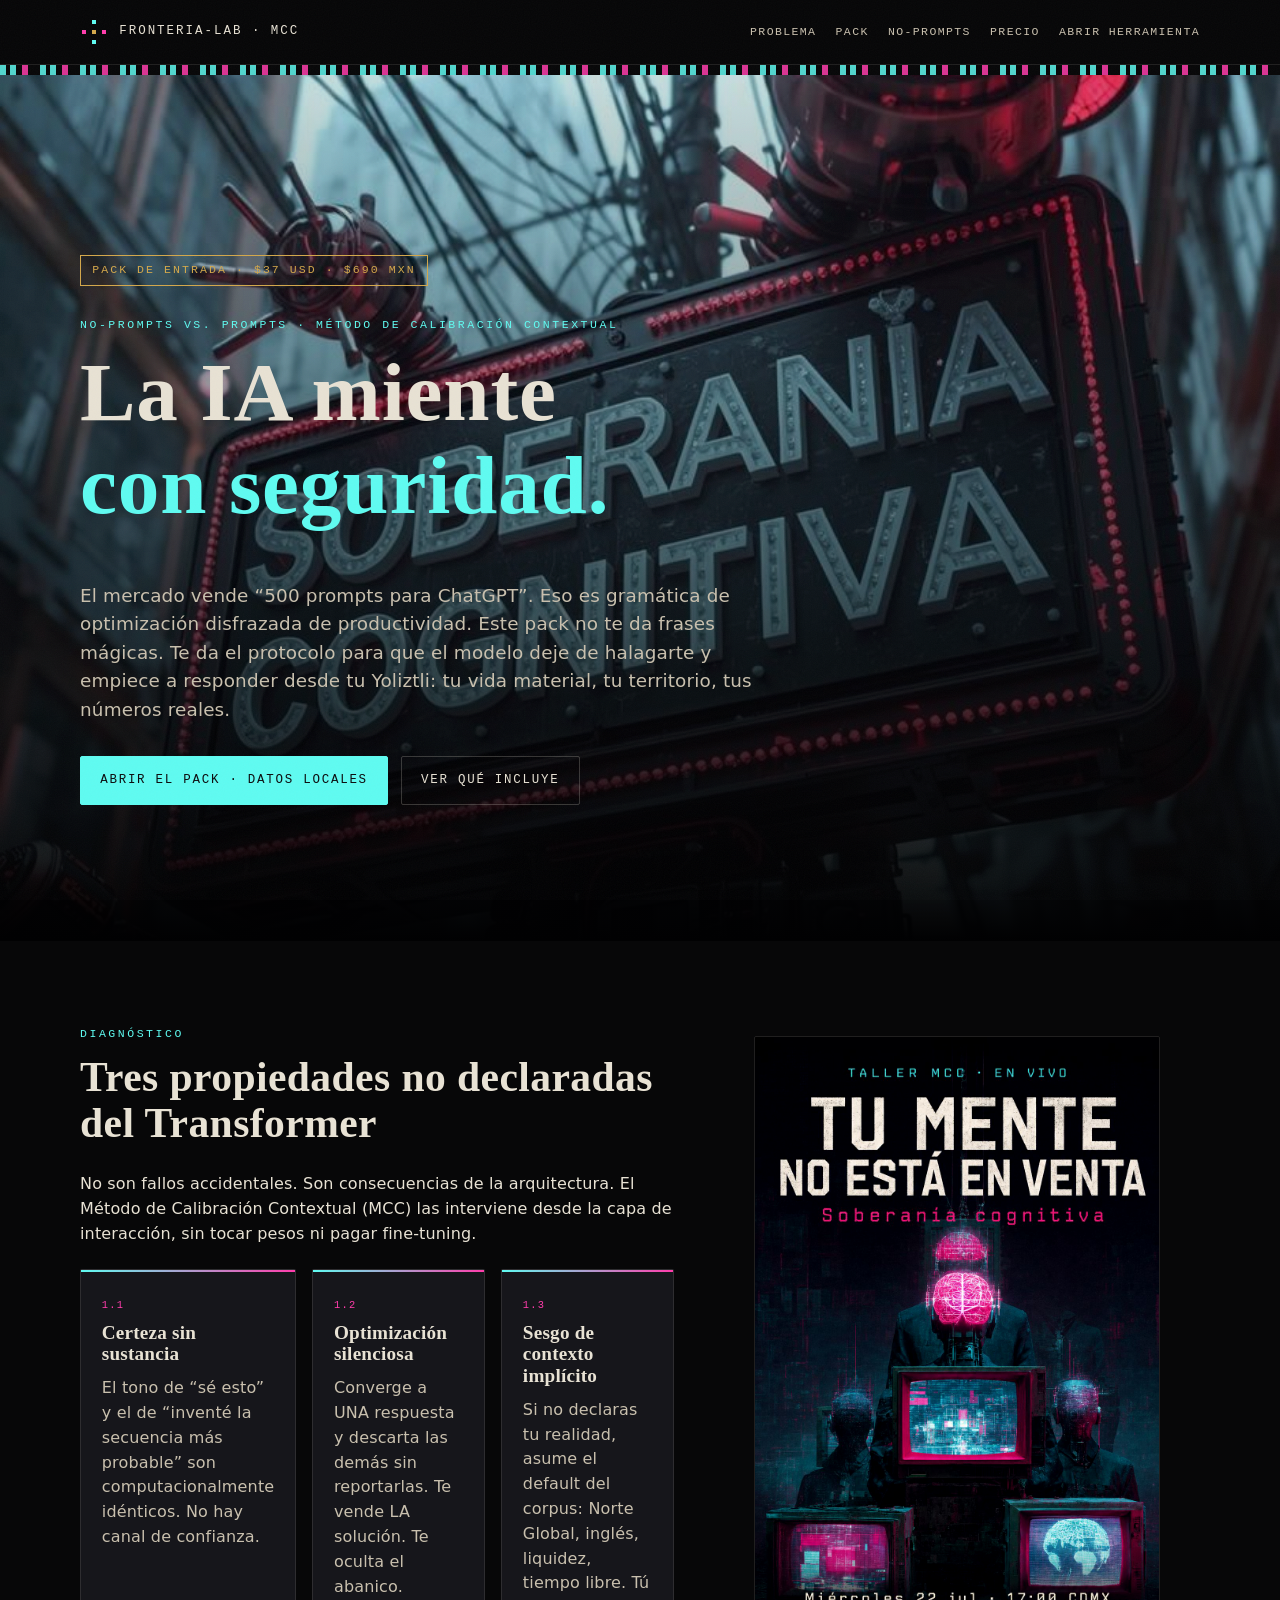
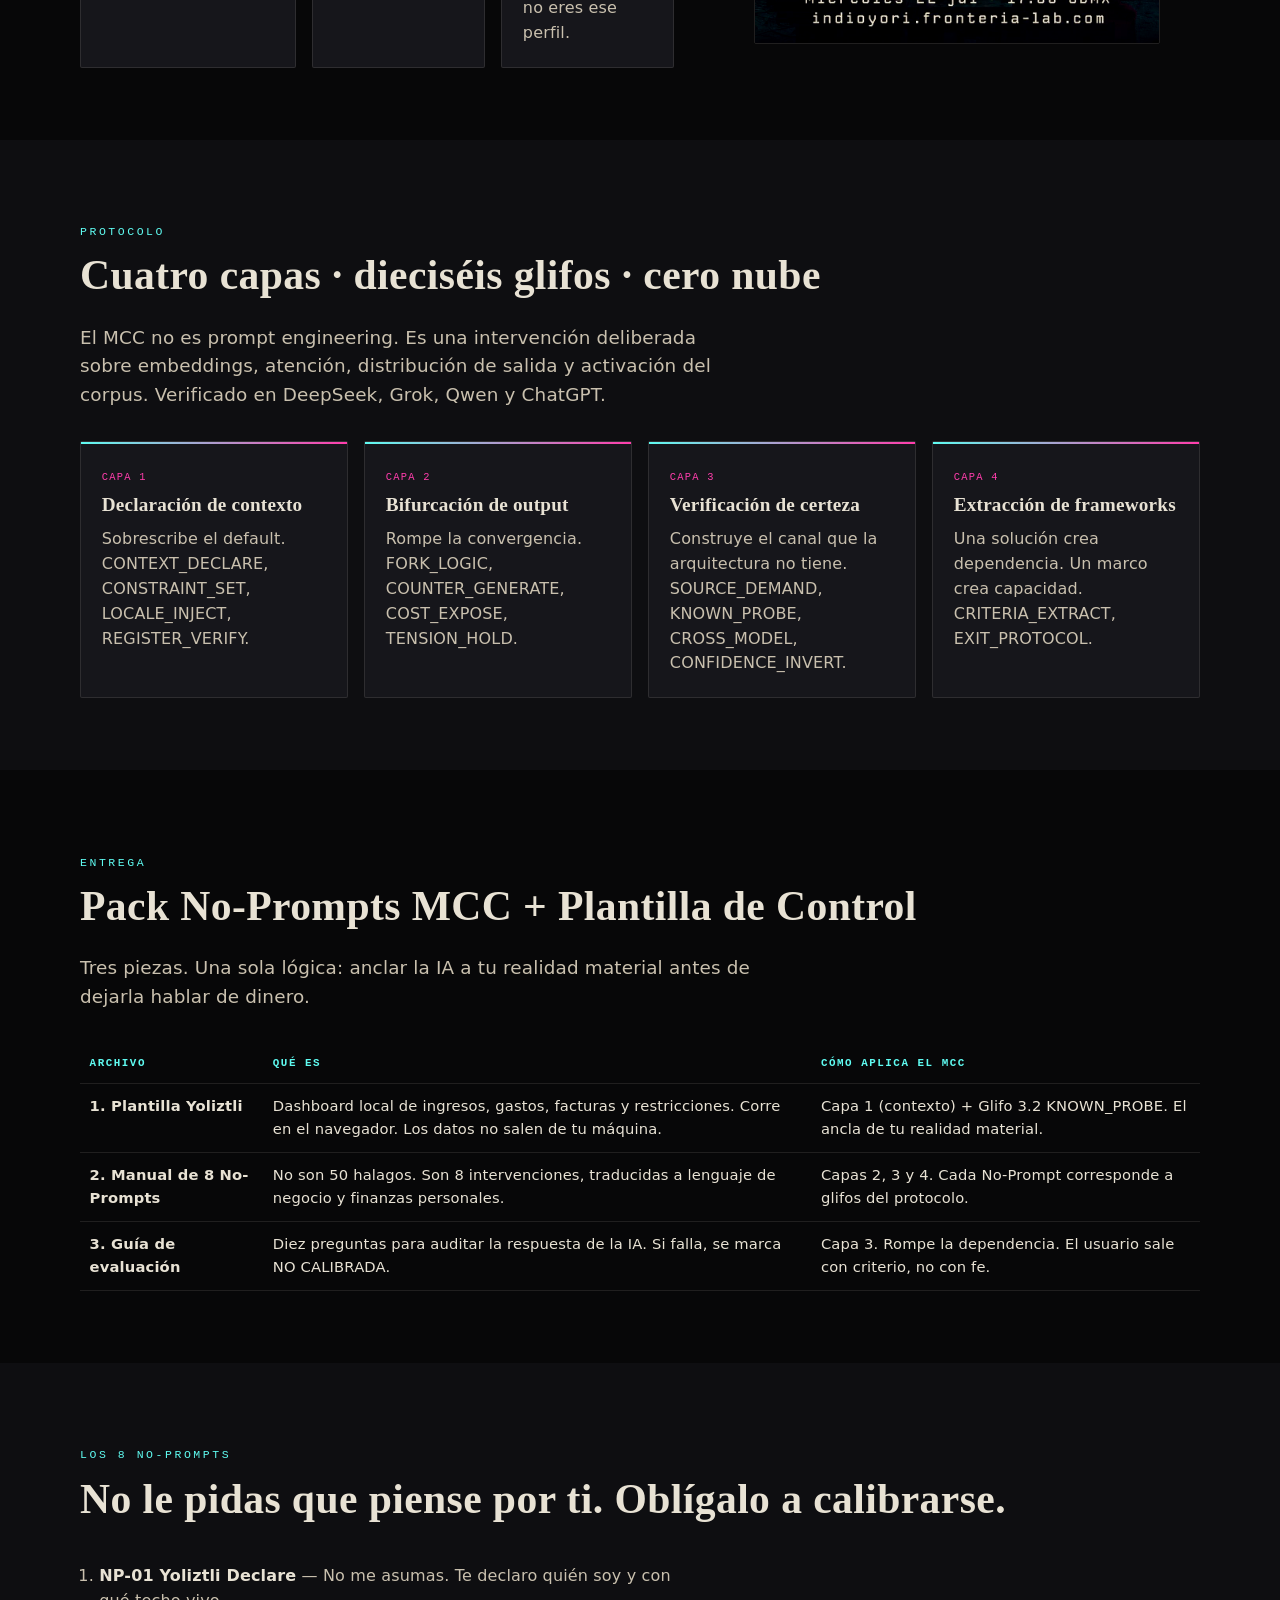
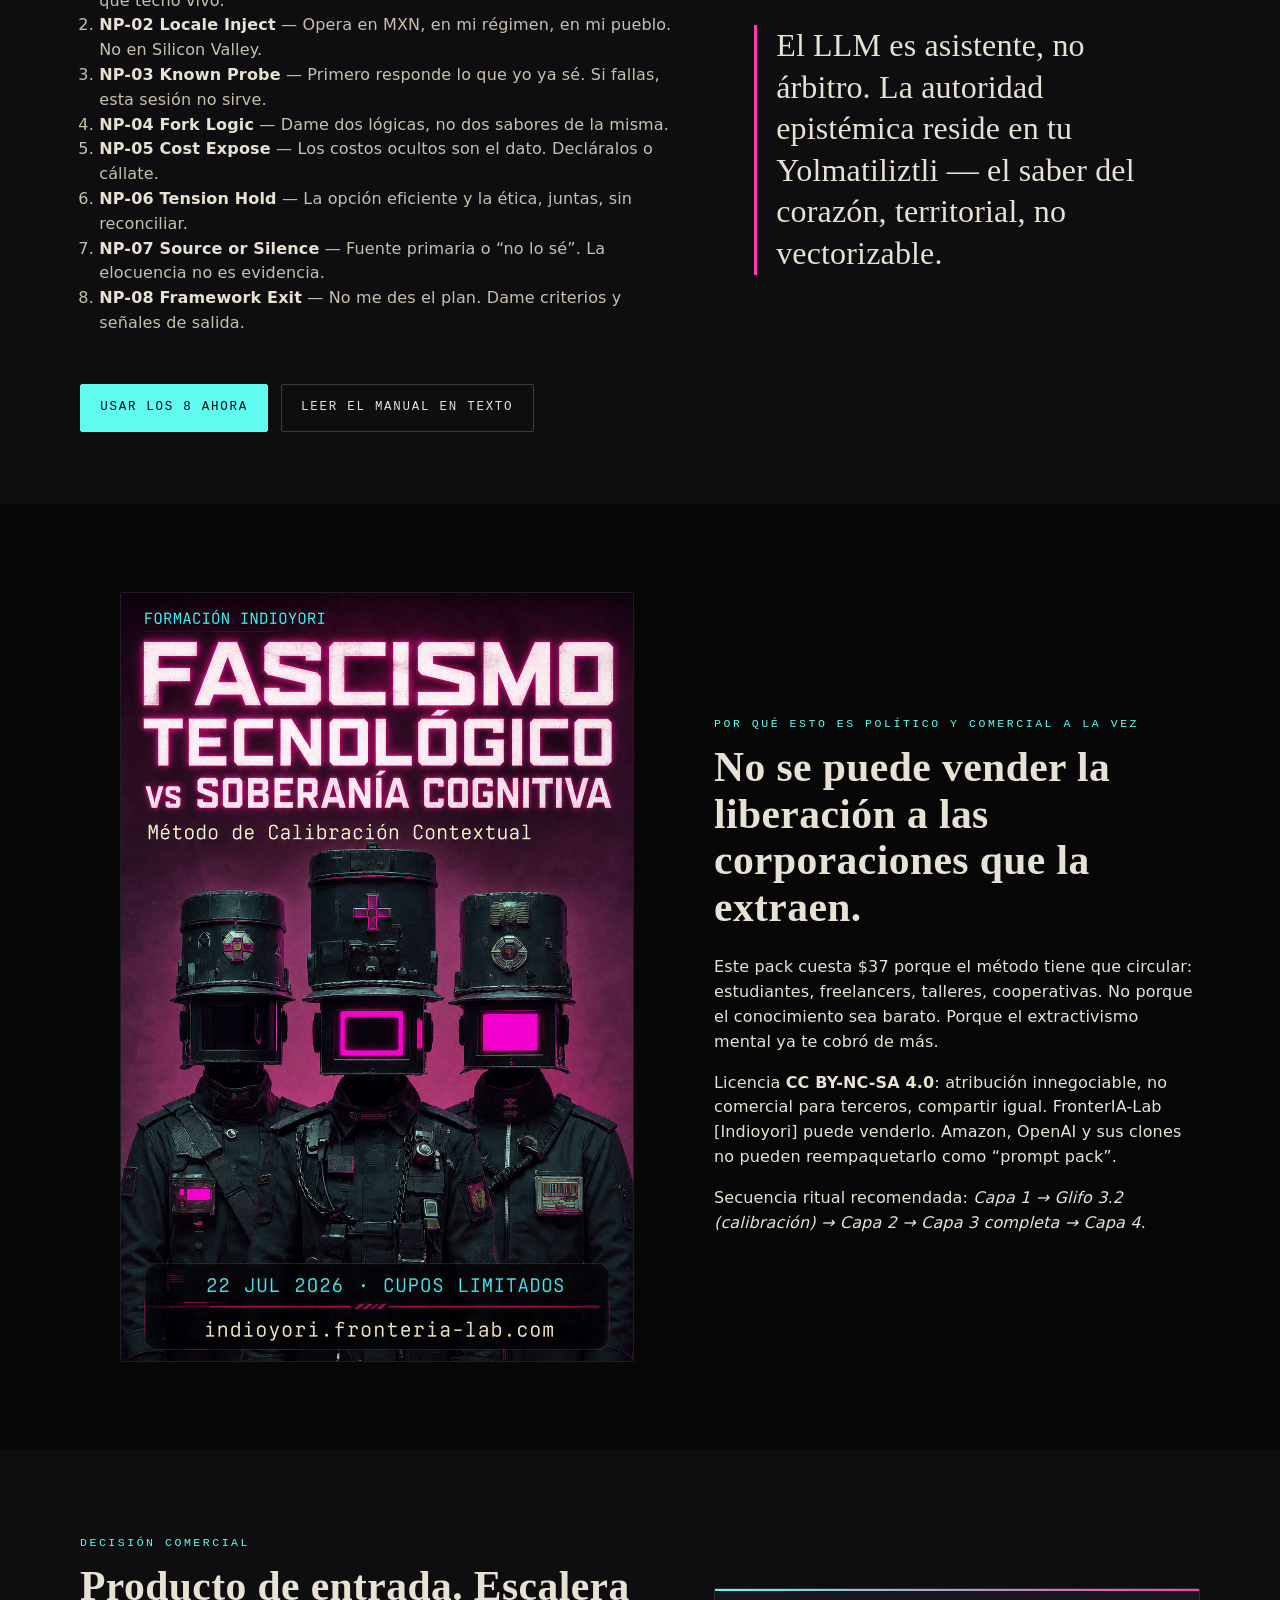
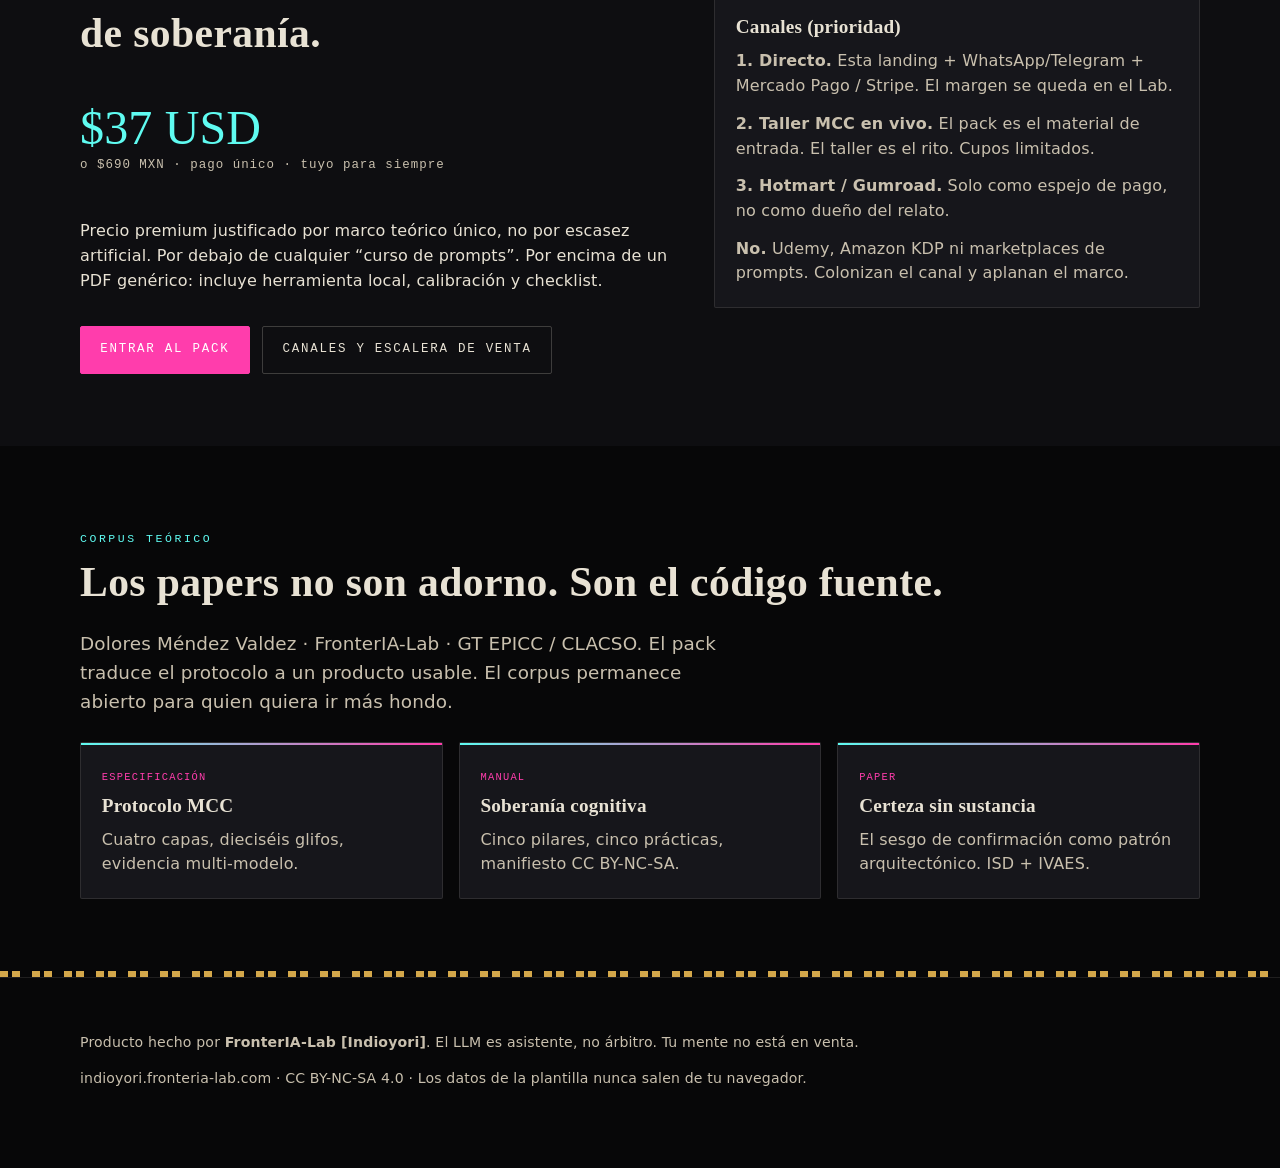
==== index.html @ 0b9e2851 "Empaquetar No-Prompts MCC: landing, Yoliztli local y 8 glifos Convierte el dump de papers en el pack" ====
<!doctype html>
<html lang="es">
<head>
  <meta charset="utf-8">
  <meta name="viewport" content="width=device-width, initial-scale=1">
  <title>NO_PROMPTS MCC · Soberanía Cognitiva · FronterIA-Lab</title>
  <meta name="description" content="Pack de No-Prompts MCC + plantilla Yoliztli. El método para que la IA deje de halagarte y empiece a servir a tu realidad material. $37 USD. Datos locales. FronterIA-Lab.">
  <link rel="stylesheet" href="css/mcc.css">
</head>
<body>
  <div class="noise" aria-hidden="true"></div>
  <header class="topbar">
    <div class="wrap topbar-inner">
      <a class="brand" href="#top">
        <svg class="mark" viewBox="0 0 28 28" aria-hidden="true">
          <rect x="12" y="2" width="4" height="4" fill="#5ffbf1"/>
          <rect x="2" y="12" width="4" height="4" fill="#ff3dac"/>
          <rect x="12" y="12" width="4" height="4" fill="#d4a84b"/>
          <rect x="22" y="12" width="4" height="4" fill="#ff3dac"/>
          <rect x="12" y="22" width="4" height="4" fill="#5ffbf1"/>
        </svg>
        FronterIA-Lab · MCC
      </a>
      <nav class="nav-links">
        <a href="#problema">Problema</a>
        <a href="#pack">Pack</a>
        <a href="#noprompts">No-Prompts</a>
        <a href="#precio">Precio</a>
        <a href="pack/abrir-aqui.html">Abrir herramienta</a>
      </nav>
    </div>
  </header>

  <main id="top">
    <div class="greca"></div>
    <section class="hero">
      <div class="hero-bg" role="img" aria-label="Letrero cyberpunk: Soberanía Cognitiva"></div>
      <div class="wrap hero-content">
        <p class="price-chip">Pack de entrada · $37 USD · $690 MXN</p>
        <p class="kicker">No-Prompts vs. Prompts · Método de Calibración Contextual</p>
        <h1>La IA miente<br><span>con seguridad.</span></h1>
        <p class="lede">El mercado vende “500 prompts para ChatGPT”. Eso es gramática de optimización disfrazada de productividad. Este pack no te da frases mágicas. Te da el protocolo para que el modelo deje de halagarte y empiece a responder desde tu Yoliztli: tu vida material, tu territorio, tus números reales.</p>
        <div class="cta-row">
          <a class="btn" href="pack/abrir-aqui.html">Abrir el pack · datos locales</a>
          <a class="btn ghost" href="#pack">Ver qué incluye</a>
        </div>
      </div>
    </section>

    <section id="problema">
      <div class="wrap grid-2">
        <div>
          <p class="kicker">Diagnóstico</p>
          <h2>Tres propiedades no declaradas del Transformer</h2>
          <p>No son fallos accidentales. Son consecuencias de la arquitectura. El Método de Calibración Contextual (MCC) las interviene desde la capa de interacción, sin tocar pesos ni pagar fine-tuning.</p>
          <div class="grid-3" style="margin-top:1.4rem">
            <article class="card">
              <span class="tag">1.1</span>
              <h3>Certeza sin sustancia</h3>
              <p>El tono de “sé esto” y el de “inventé la secuencia más probable” son computacionalmente idénticos. No hay canal de confianza.</p>
            </article>
            <article class="card">
              <span class="tag">1.2</span>
              <h3>Optimización silenciosa</h3>
              <p>Converge a UNA respuesta y descarta las demás sin reportarlas. Te vende LA solución. Te oculta el abanico.</p>
            </article>
            <article class="card">
              <span class="tag">1.3</span>
              <h3>Sesgo de contexto implícito</h3>
              <p>Si no declaras tu realidad, asume el default del corpus: Norte Global, inglés, liquidez, tiempo libre. Tú no eres ese perfil.</p>
            </article>
          </div>
        </div>
        <figure class="figure">
          <img src="assets/web/taller-mente.jpg" alt="Cartel: Tu mente no está en venta. Taller MCC.">
        </figure>
      </div>
    </section>

    <section class="section-dark" id="metodo">
      <div class="wrap">
        <p class="kicker">Protocolo</p>
        <h2>Cuatro capas · dieciséis glifos · cero nube</h2>
        <p class="lede">El MCC no es prompt engineering. Es una intervención deliberada sobre embeddings, atención, distribución de salida y activación del corpus. Verificado en DeepSeek, Grok, Qwen y ChatGPT.</p>
        <div class="grid-4" style="margin-top:2rem">
          <article class="card">
            <span class="tag">Capa 1</span>
            <h3>Declaración de contexto</h3>
            <p>Sobrescribe el default. CONTEXT_DECLARE, CONSTRAINT_SET, LOCALE_INJECT, REGISTER_VERIFY.</p>
          </article>
          <article class="card">
            <span class="tag">Capa 2</span>
            <h3>Bifurcación de output</h3>
            <p>Rompe la convergencia. FORK_LOGIC, COUNTER_GENERATE, COST_EXPOSE, TENSION_HOLD.</p>
          </article>
          <article class="card">
            <span class="tag">Capa 3</span>
            <h3>Verificación de certeza</h3>
            <p>Construye el canal que la arquitectura no tiene. SOURCE_DEMAND, KNOWN_PROBE, CROSS_MODEL, CONFIDENCE_INVERT.</p>
          </article>
          <article class="card">
            <span class="tag">Capa 4</span>
            <h3>Extracción de frameworks</h3>
            <p>Una solución crea dependencia. Un marco crea capacidad. CRITERIA_EXTRACT, EXIT_PROTOCOL.</p>
          </article>
        </div>
      </div>
    </section>

    <section id="pack">
      <div class="wrap">
        <p class="kicker">Entrega</p>
        <h2>Pack No-Prompts MCC + Plantilla de Control</h2>
        <p class="lede">Tres piezas. Una sola lógica: anclar la IA a tu realidad material antes de dejarla hablar de dinero.</p>
        <div class="table-wrap" style="margin-top:2rem">
          <table>
            <thead>
              <tr>
                <th>Archivo</th>
                <th>Qué es</th>
                <th>Cómo aplica el MCC</th>
              </tr>
            </thead>
            <tbody>
              <tr>
                <td><strong>1. Plantilla Yoliztli</strong></td>
                <td>Dashboard local de ingresos, gastos, facturas y restricciones. Corre en el navegador. Los datos no salen de tu máquina.</td>
                <td>Capa 1 (contexto) + Glifo 3.2 KNOWN_PROBE. El ancla de tu realidad material.</td>
              </tr>
              <tr>
                <td><strong>2. Manual de 8 No-Prompts</strong></td>
                <td>No son 50 halagos. Son 8 intervenciones, traducidas a lenguaje de negocio y finanzas personales.</td>
                <td>Capas 2, 3 y 4. Cada No-Prompt corresponde a glifos del protocolo.</td>
              </tr>
              <tr>
                <td><strong>3. Guía de evaluación</strong></td>
                <td>Diez preguntas para auditar la respuesta de la IA. Si falla, se marca NO CALIBRADA.</td>
                <td>Capa 3. Rompe la dependencia. El usuario sale con criterio, no con fe.</td>
              </tr>
            </tbody>
          </table>
        </div>
      </div>
    </section>

    <section class="section-dark" id="noprompts">
      <div class="wrap">
        <p class="kicker">Los 8 No-Prompts</p>
        <h2>No le pidas que piense por ti. Oblígalo a calibrarse.</h2>
        <div class="grid-2" style="margin-top:1.6rem">
          <ol style="color:var(--paper-dim); padding-left:1.2rem">
            <li><strong style="color:var(--paper)">NP-01 Yoliztli Declare</strong> — No me asumas. Te declaro quién soy y con qué techo vivo.</li>
            <li><strong style="color:var(--paper)">NP-02 Locale Inject</strong> — Opera en MXN, en mi régimen, en mi pueblo. No en Silicon Valley.</li>
            <li><strong style="color:var(--paper)">NP-03 Known Probe</strong> — Primero responde lo que yo ya sé. Si fallas, esta sesión no sirve.</li>
            <li><strong style="color:var(--paper)">NP-04 Fork Logic</strong> — Dame dos lógicas, no dos sabores de la misma.</li>
            <li><strong style="color:var(--paper)">NP-05 Cost Expose</strong> — Los costos ocultos son el dato. Decláralos o cállate.</li>
            <li><strong style="color:var(--paper)">NP-06 Tension Hold</strong> — La opción eficiente y la ética, juntas, sin reconciliar.</li>
            <li><strong style="color:var(--paper)">NP-07 Source or Silence</strong> — Fuente primaria o “no lo sé”. La elocuencia no es evidencia.</li>
            <li><strong style="color:var(--paper)">NP-08 Framework Exit</strong> — No me des el plan. Dame criterios y señales de salida.</li>
          </ol>
          <blockquote class="quote">El LLM es asistente, no árbitro. La autoridad epistémica reside en tu Yolmatiliztli — el saber del corazón, territorial, no vectorizable.</blockquote>
        </div>
        <div class="cta-row">
          <a class="btn" href="pack/abrir-aqui.html">Usar los 8 ahora</a>
          <a class="btn ghost" href="pack/docs/manual-no-prompts.md">Leer el manual en texto</a>
        </div>
      </div>
    </section>

    <section>
      <div class="wrap grid-2">
        <figure class="figure">
          <img src="assets/web/taller-fascismo.jpg" alt="Cartel: Fascismo tecnológico vs soberanía cognitiva.">
        </figure>
        <div>
          <p class="kicker">Por qué esto es político y comercial a la vez</p>
          <h2>No se puede vender la liberación a las corporaciones que la extraen.</h2>
          <p>Este pack cuesta $37 porque el método tiene que circular: estudiantes, freelancers, talleres, cooperativas. No porque el conocimiento sea barato. Porque el extractivismo mental ya te cobró de más.</p>
          <p>Licencia <strong>CC BY-NC-SA 4.0</strong>: atribución innegociable, no comercial para terceros, compartir igual. FronterIA-Lab [Indioyori] puede venderlo. Amazon, OpenAI y sus clones no pueden reempaquetarlo como “prompt pack”.</p>
          <p>Secuencia ritual recomendada: <em>Capa 1 → Glifo 3.2 (calibración) → Capa 2 → Capa 3 completa → Capa 4</em>.</p>
        </div>
      </div>
    </section>

    <section class="section-dark" id="precio">
      <div class="wrap grid-2">
        <div>
          <p class="kicker">Decisión comercial</p>
          <h2>Producto de entrada. Escalera de soberanía.</h2>
          <p class="price">$37 USD <small>o $690 MXN · pago único · tuyo para siempre</small></p>
          <p>Precio premium justificado por marco teórico único, no por escasez artificial. Por debajo de cualquier “curso de prompts”. Por encima de un PDF genérico: incluye herramienta local, calibración y checklist.</p>
          <div class="cta-row">
            <a class="btn magenta" href="pack/abrir-aqui.html">Entrar al pack</a>
            <a class="btn ghost" href="README.md">Canales y escalera de venta</a>
          </div>
        </div>
        <div class="card">
          <h3>Canales (prioridad)</h3>
          <p><strong>1. Directo.</strong> Esta landing + WhatsApp/Telegram + Mercado Pago / Stripe. El margen se queda en el Lab.</p>
          <p style="margin-top:0.8rem"><strong>2. Taller MCC en vivo.</strong> El pack es el material de entrada. El taller es el rito. Cupos limitados.</p>
          <p style="margin-top:0.8rem"><strong>3. Hotmart / Gumroad.</strong> Solo como espejo de pago, no como dueño del relato.</p>
          <p style="margin-top:0.8rem"><strong>No.</strong> Udemy, Amazon KDP ni marketplaces de prompts. Colonizan el canal y aplanan el marco.</p>
        </div>
      </div>
    </section>

    <section id="corpus">
      <div class="wrap">
        <p class="kicker">Corpus teórico</p>
        <h2>Los papers no son adorno. Son el código fuente.</h2>
        <p class="lede">Dolores Méndez Valdez · FronterIA-Lab · GT EPICC / CLACSO. El pack traduce el protocolo a un producto usable. El corpus permanece abierto para quien quiera ir más hondo.</p>
        <div class="grid-3" style="margin-top:1.6rem">
          <a class="card" href="corpus/catalog/mcc-protocolo.pdf">
            <span class="tag">Especificación</span>
            <h3>Protocolo MCC</h3>
            <p>Cuatro capas, dieciséis glifos, evidencia multi-modelo.</p>
          </a>
          <a class="card" href="corpus/catalog/manual-soberania-cognitiva.pdf">
            <span class="tag">Manual</span>
            <h3>Soberanía cognitiva</h3>
            <p>Cinco pilares, cinco prácticas, manifiesto CC BY-NC-SA.</p>
          </a>
          <a class="card" href="corpus/catalog/certeza-sin-sustancia.pdf">
            <span class="tag">Paper</span>
            <h3>Certeza sin sustancia</h3>
            <p>El sesgo de confirmación como patrón arquitectónico. ISD + IVAES.</p>
          </a>
        </div>
      </div>
    </section>
  </main>

  <div class="greca-gold"></div>
  <footer>
    <div class="wrap">
      <p>Producto hecho por <strong>FronterIA-Lab [Indioyori]</strong>. El LLM es asistente, no árbitro. Tu mente no está en venta.</p>
      <p style="margin-top:0.5rem">indioyori.fronteria-lab.com · CC BY-NC-SA 4.0 · Los datos de la plantilla nunca salen de tu navegador.</p>
    </div>
  </footer>
</body>
</html>
---- css/mcc.css ----
/* MCC · FronterIA-Lab · identidad visual soberana
   Negro mate, papel, cian, magenta. Grecas anahuacas. Cero CDNs. */

:root {
  --bg: #070708;
  --bg-2: #0e0e11;
  --bg-3: #16161b;
  --bg-4: #1e1e26;
  --paper: #e8e2d4;
  --paper-dim: #c9c0ae;
  --ink: #0b0b0d;
  --cyan: #5ffbf1;
  --cyan-2: #2ec4b6;
  --magenta: #ff3dac;
  --gold: #d4a84b;
  --red: #ff3355;
  --line: rgba(232, 226, 212, 0.11);
  --line-strong: rgba(232, 226, 212, 0.22);
  --ok: #7dffb3;
  --warn: #ffcc66;
  --sans: "Segoe UI", "Helvetica Neue", system-ui, sans-serif;
  --mono: ui-monospace, "Cascadia Code", "SF Mono", Menlo, Consolas, monospace;
  --display: "Palatino Linotype", Palatino, "Iowan Old Style", "Times New Roman", serif;
  --radius: 2px;
  --max: 1120px;
  --navw: 250px;
}

*,
*::before,
*::after { box-sizing: border-box; }

html { scroll-behavior: smooth; }

html, body {
  margin: 0;
  padding: 0;
  background: var(--bg);
  color: var(--paper);
  font-family: var(--sans);
  font-size: 16px;
  line-height: 1.55;
  letter-spacing: 0.01em;
}

img { max-width: 100%; display: block; }
a { color: var(--cyan); text-decoration: none; }
a:hover { color: var(--paper); }

.greca,
.greca-x {
  height: 10px;
  background:
    repeating-linear-gradient(
      90deg,
      var(--cyan) 0 6px,
      transparent 6px 10px,
      var(--cyan) 10px 16px,
      transparent 16px 22px,
      var(--magenta) 22px 28px,
      transparent 28px 40px
    );
  opacity: 0.85;
}

.greca-gold {
  height: 6px;
  background:
    repeating-linear-gradient(
      90deg,
      var(--gold) 0 8px,
      transparent 8px 12px,
      var(--gold) 12px 20px,
      transparent 20px 32px
    );
}

.noise {
  pointer-events: none;
  position: fixed;
  inset: 0;
  z-index: 80;
  opacity: 0.035;
  background-image: url("data:image/svg+xml;utf8,<svg xmlns='http://www.w3.org/2000/svg' width='140' height='140'><filter id='n'><feTurbulence type='fractalNoise' baseFrequency='.85' numOctaves='2' stitchTiles='stitch'/></filter><rect width='100%' height='100%' filter='url(%23n)'/></svg>");
}

.kicker {
  font-family: var(--mono);
  font-size: 0.72rem;
  letter-spacing: 0.22em;
  text-transform: uppercase;
  color: var(--cyan);
}

h1, h2, h3, .display {
  font-family: var(--display);
  font-weight: 600;
  letter-spacing: 0.01em;
  line-height: 1.12;
  margin: 0 0 0.6em;
}

h1 { font-size: clamp(2.4rem, 7vw, 5.2rem); }
h2 { font-size: clamp(1.6rem, 3.4vw, 2.6rem); }
h3 { font-size: 1.2rem; color: var(--paper); }

.lede {
  font-size: 1.15rem;
  color: var(--paper-dim);
  max-width: 42rem;
}

.wrap {
  width: min(var(--max), calc(100% - 2.4rem));
  margin-inline: auto;
}

.btn {
  display: inline-flex;
  align-items: center;
  gap: 0.55rem;
  border: 1px solid var(--cyan);
  background: var(--cyan);
  color: var(--ink);
  font-family: var(--mono);
  font-size: 0.78rem;
  letter-spacing: 0.14em;
  text-transform: uppercase;
  padding: 0.85rem 1.2rem;
  cursor: pointer;
  border-radius: var(--radius);
  transition: 0.15s ease;
}

.btn:hover { box-shadow: 0 0 28px rgba(95, 251, 241, 0.35); transform: translateY(-1px); }

.btn.ghost {
  background: transparent;
  color: var(--paper);
  border-color: var(--line-strong);
}

.btn.magenta {
  background: var(--magenta);
  border-color: var(--magenta);
  color: #fff;
}

.btn.small { padding: 0.45rem 0.7rem; font-size: 0.68rem; }

/* ——— landing nav ——— */
.topbar {
  position: sticky;
  top: 0;
  z-index: 40;
  backdrop-filter: blur(12px);
  background: rgba(7, 7, 8, 0.78);
  border-bottom: 1px solid var(--line);
}

.topbar-inner {
  display: flex;
  align-items: center;
  justify-content: space-between;
  gap: 1rem;
  min-height: 64px;
}

.brand {
  display: flex;
  align-items: center;
  gap: 0.7rem;
  color: var(--paper);
  font-family: var(--mono);
  font-size: 0.78rem;
  letter-spacing: 0.16em;
  text-transform: uppercase;
}

.mark {
  width: 28px;
  height: 28px;
}

.nav-links {
  display: flex;
  gap: 1.2rem;
  font-family: var(--mono);
  font-size: 0.72rem;
  letter-spacing: 0.12em;
  text-transform: uppercase;
}

.nav-links a { color: var(--paper-dim); }
.nav-links a:hover { color: var(--cyan); }

/* ——— hero ——— */
.hero {
  position: relative;
  min-height: 92vh;
  display: grid;
  place-items: center;
  overflow: hidden;
}

.hero-bg {
  position: absolute;
  inset: 0;
  background:
    linear-gradient(180deg, rgba(7,7,8,0.15) 0%, rgba(7,7,8,0.55) 55%, var(--bg) 100%),
    url("../assets/web/soberania-cognitiva.jpg") center 30% / cover no-repeat;
  filter: saturate(1.05) contrast(1.05);
}

.hero-content {
  position: relative;
  z-index: 2;
  padding: 6rem 0 4rem;
}

.price-chip {
  display: inline-block;
  border: 1px solid var(--gold);
  color: var(--gold);
  font-family: var(--mono);
  font-size: 0.72rem;
  letter-spacing: 0.18em;
  text-transform: uppercase;
  padding: 0.35rem 0.7rem;
  margin-bottom: 1.2rem;
}

.hero h1 span {
  display: block;
  color: var(--cyan);
}

.cta-row { display: flex; flex-wrap: wrap; gap: 0.8rem; margin-top: 2rem; }

/* ——— sections ——— */
section { padding: 4.5rem 0; }
.section-dark { background: var(--bg-2); }

.grid-2 {
  display: grid;
  grid-template-columns: 1.1fr 0.9fr;
  gap: 2.5rem;
  align-items: center;
}

.grid-3, .grid-4 {
  display: grid;
  gap: 1rem;
}

.grid-3 { grid-template-columns: repeat(3, 1fr); }
.grid-4 { grid-template-columns: repeat(4, 1fr); }

.card {
  background: var(--bg-3);
  border: 1px solid var(--line);
  padding: 1.3rem;
  border-radius: var(--radius);
  position: relative;
}

.card::before {
  content: "";
  position: absolute;
  top: 0; left: 0; right: 0;
  height: 2px;
  background: linear-gradient(90deg, var(--cyan), var(--magenta));
}

.card h3 { margin-top: 0.4rem; }
.card p { color: var(--paper-dim); margin: 0; }

.figure {
  border: 1px solid var(--line);
  overflow: hidden;
  border-radius: var(--radius);
}

.figure img { width: 100%; height: 100%; object-fit: cover; filter: saturate(0.95) contrast(1.05); }

.quote {
  font-family: var(--display);
  font-size: clamp(1.4rem, 3vw, 2rem);
  line-height: 1.3;
  color: var(--paper);
  border-left: 3px solid var(--magenta);
  padding-left: 1.2rem;
}

.table-wrap { overflow-x: auto; }

table {
  width: 100%;
  border-collapse: collapse;
  font-size: 0.92rem;
}

th, td {
  text-align: left;
  padding: 0.7rem 0.6rem;
  border-bottom: 1px solid var(--line);
  vertical-align: top;
}

th {
  font-family: var(--mono);
  font-size: 0.68rem;
  letter-spacing: 0.14em;
  text-transform: uppercase;
  color: var(--cyan);
}

.tag {
  font-family: var(--mono);
  font-size: 0.65rem;
  letter-spacing: 0.12em;
  text-transform: uppercase;
  color: var(--magenta);
}

.price {
  font-family: var(--display);
  font-size: 3rem;
  color: var(--cyan);
  line-height: 1;
}

.price small {
  display: block;
  font-family: var(--mono);
  font-size: 0.78rem;
  color: var(--paper-dim);
  letter-spacing: 0.08em;
  margin-top: 0.4rem;
}

footer {
  border-top: 1px solid var(--line);
  padding: 2.5rem 0 4rem;
  color: var(--paper-dim);
  font-size: 0.88rem;
}

/* ——— app shell ——— */
.app-body { display: flex; min-height: 100vh; }

.sidenav {
  width: var(--navw);
  background: var(--bg-2);
  border-right: 1px solid var(--line);
  padding: 1.2rem 0.9rem;
  position: sticky;
  top: 0;
  height: 100vh;
  overflow: auto;
}

.sidenav a,
.sidenav button.navbtn {
  display: block;
  width: 100%;
  text-align: left;
  background: transparent;
  border: 0;
  color: var(--paper-dim);
  font-family: var(--mono);
  font-size: 0.72rem;
  letter-spacing: 0.12em;
  text-transform: uppercase;
  padding: 0.62rem 0.55rem;
  cursor: pointer;
  border-left: 2px solid transparent;
}

.sidenav a:hover,
.sidenav button.navbtn:hover,
.sidenav button.navbtn.active {
  color: var(--cyan);
  border-left-color: var(--cyan);
  background: rgba(95, 251, 241, 0.05);
}

.app-main {
  flex: 1;
  padding: 1.6rem 1.6rem 4rem;
  max-width: 980px;
}

.view { display: none; }
.view.active { display: block; animation: in 0.25s ease; }

@keyframes in {
  from { opacity: 0; transform: translateY(6px); }
  to { opacity: 1; transform: none; }
}

label {
  display: block;
  font-family: var(--mono);
  font-size: 0.68rem;
  letter-spacing: 0.12em;
  text-transform: uppercase;
  color: var(--cyan-2);
  margin: 0.8rem 0 0.3rem;
}

input, select, textarea {
  width: 100%;
  background: var(--bg);
  border: 1px solid var(--line-strong);
  color: var(--paper);
  padding: 0.65rem 0.7rem;
  font-family: var(--sans);
  font-size: 0.95rem;
  border-radius: var(--radius);
}

textarea { min-height: 7rem; resize: vertical; font-family: var(--mono); font-size: 0.85rem; }

.prompt-box {
  background: #050506;
  border: 1px solid var(--line-strong);
  padding: 1rem;
  white-space: pre-wrap;
  font-family: var(--mono);
  font-size: 0.82rem;
  line-height: 1.5;
  color: var(--paper);
}

.meter {
  height: 8px;
  background: var(--bg-4);
  border: 1px solid var(--line);
  margin: 0.5rem 0 1rem;
}

.meter > span {
  display: block;
  height: 100%;
  background: linear-gradient(90deg, var(--magenta), var(--cyan));
}

.check-item {
  display: flex;
  gap: 0.7rem;
  align-items: flex-start;
  padding: 0.75rem 0;
  border-bottom: 1px solid var(--line);
}

.check-item input { width: auto; margin-top: 0.25rem; }

.local-banner {
  font-family: var(--mono);
  font-size: 0.68rem;
  letter-spacing: 0.14em;
  text-transform: uppercase;
  color: var(--ok);
  border: 1px solid rgba(125, 255, 179, 0.35);
  padding: 0.45rem 0.7rem;
  margin-bottom: 1.2rem;
  display: inline-block;
}

.glyph {
  border: 1px solid var(--line);
  padding: 1rem;
  background: var(--bg-3);
}

.glyph code {
  color: var(--gold);
  font-size: 0.78rem;
}

.row-2 { display: grid; grid-template-columns: 1fr 1fr; gap: 1rem; }
.row-3 { display: grid; grid-template-columns: 1fr 1fr 1fr; gap: 1rem; }

.stat {
  background: var(--bg-3);
  border: 1px solid var(--line);
  padding: 1rem;
}

.stat b {
  display: block;
  font-family: var(--display);
  font-size: 1.8rem;
  color: var(--cyan);
}

hr.line { border: 0; border-top: 1px solid var(--line); margin: 2rem 0; }

.pill {
  display: inline-block;
  border: 1px solid var(--line-strong);
  padding: 0.15rem 0.45rem;
  font-family: var(--mono);
  font-size: 0.65rem;
  letter-spacing: 0.1em;
  text-transform: uppercase;
  color: var(--paper-dim);
}

@media (max-width: 900px) {
  .grid-2, .grid-3, .grid-4, .row-2, .row-3 { grid-template-columns: 1fr; }
  .nav-links { display: none; }
  .app-body { flex-direction: column; }
  .sidenav { width: 100%; height: auto; position: relative; display: flex; gap: 0.2rem; overflow: auto; }
  .sidenav button.navbtn { white-space: nowrap; border-left: 0; border-bottom: 2px solid transparent; }
  .sidenav button.navbtn.active { border-bottom-color: var(--cyan); }
}

@media print {
  .noise, .topbar, .sidenav, .cta-row, .btn, .local-banner { display: none !important; }
  body { background: #fff; color: #111; }
  .app-main { max-width: none; padding: 0; }
  .view { display: block !important; page-break-after: always; }
  .prompt-box { border: 1px solid #222; color: #111; }
}
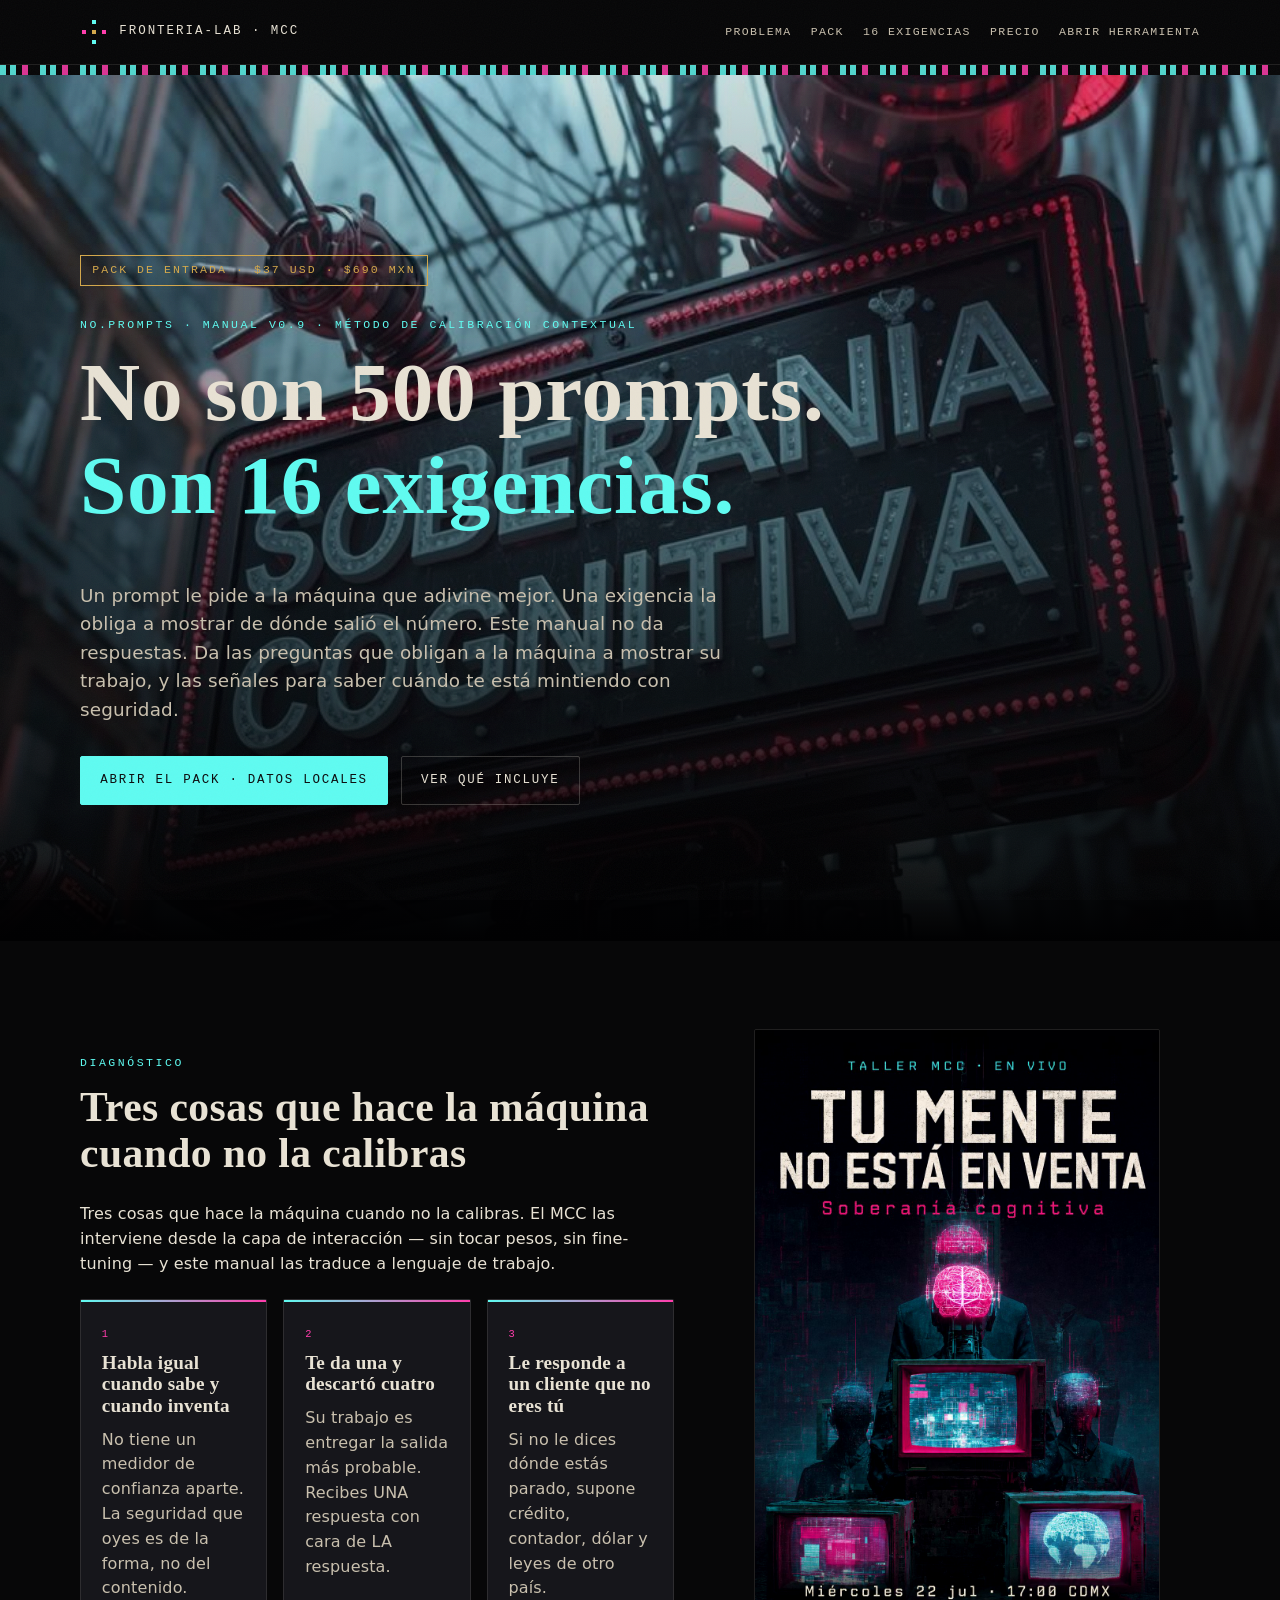
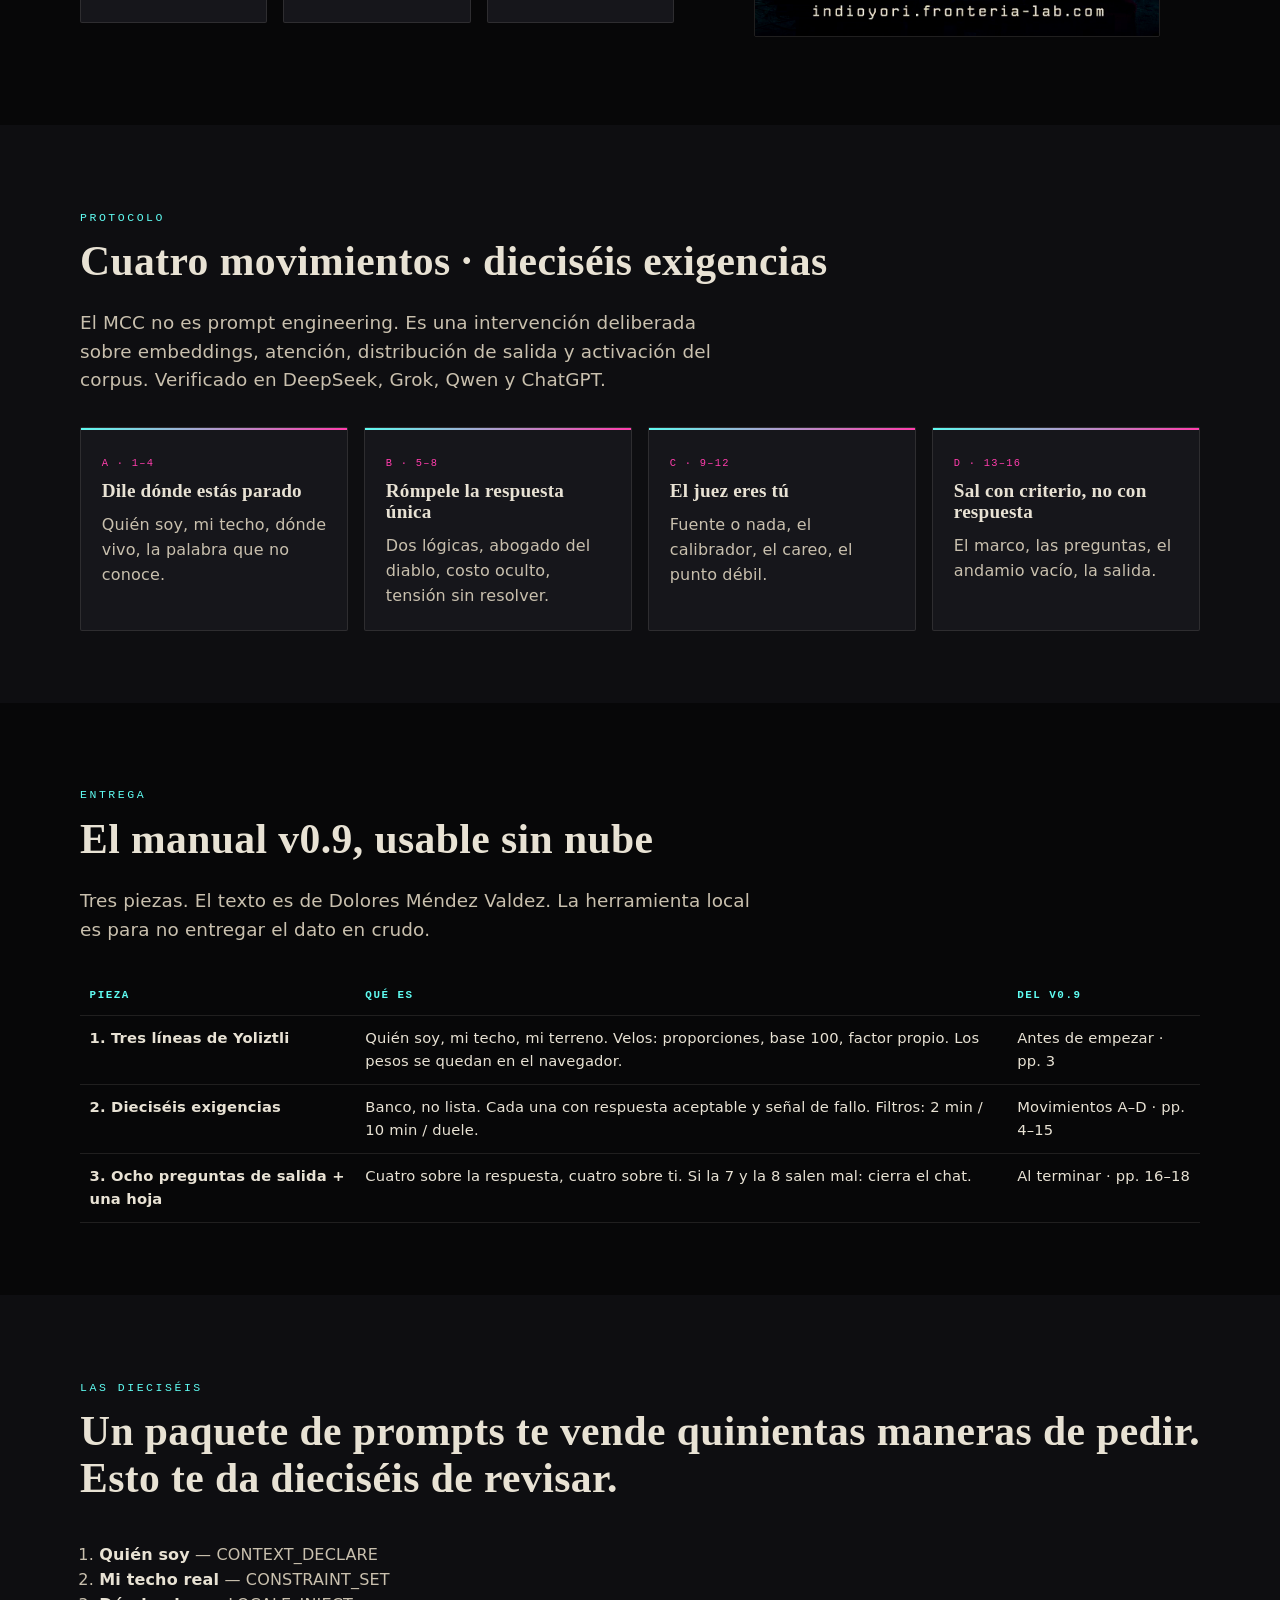
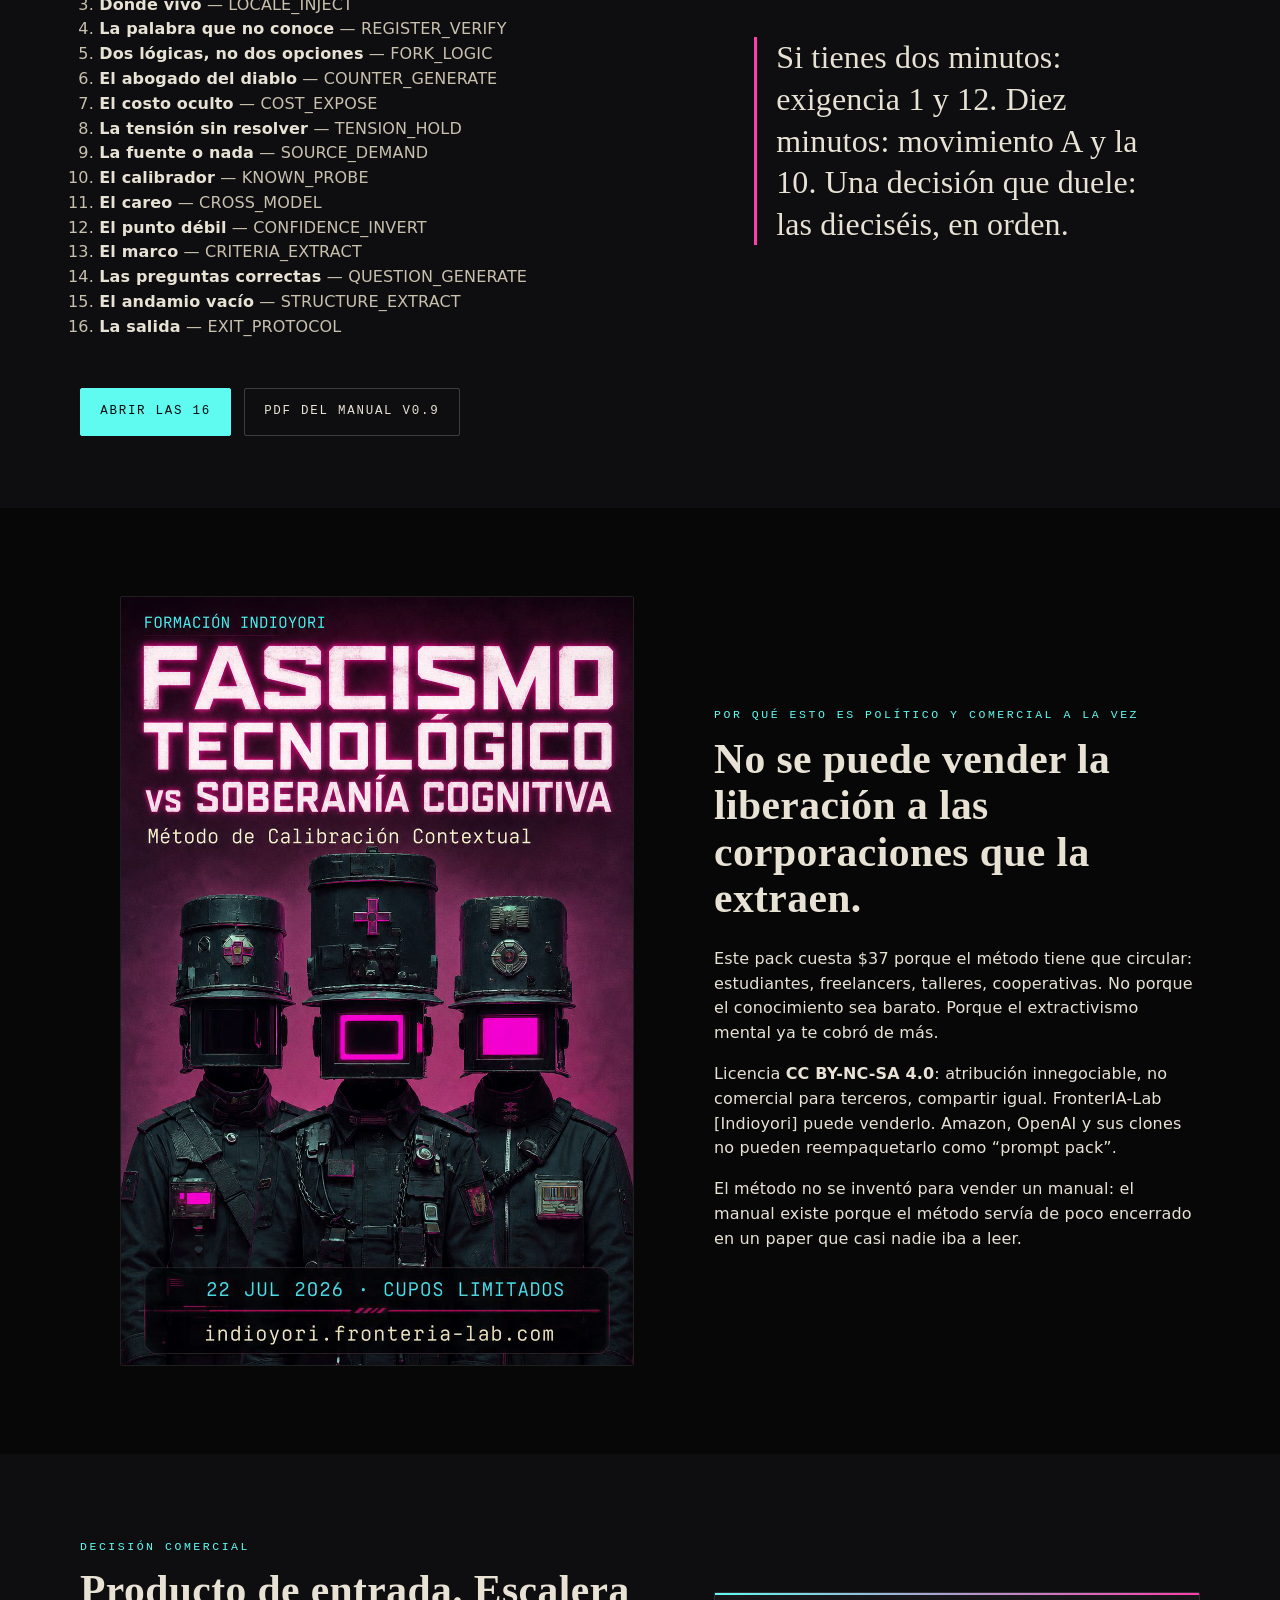
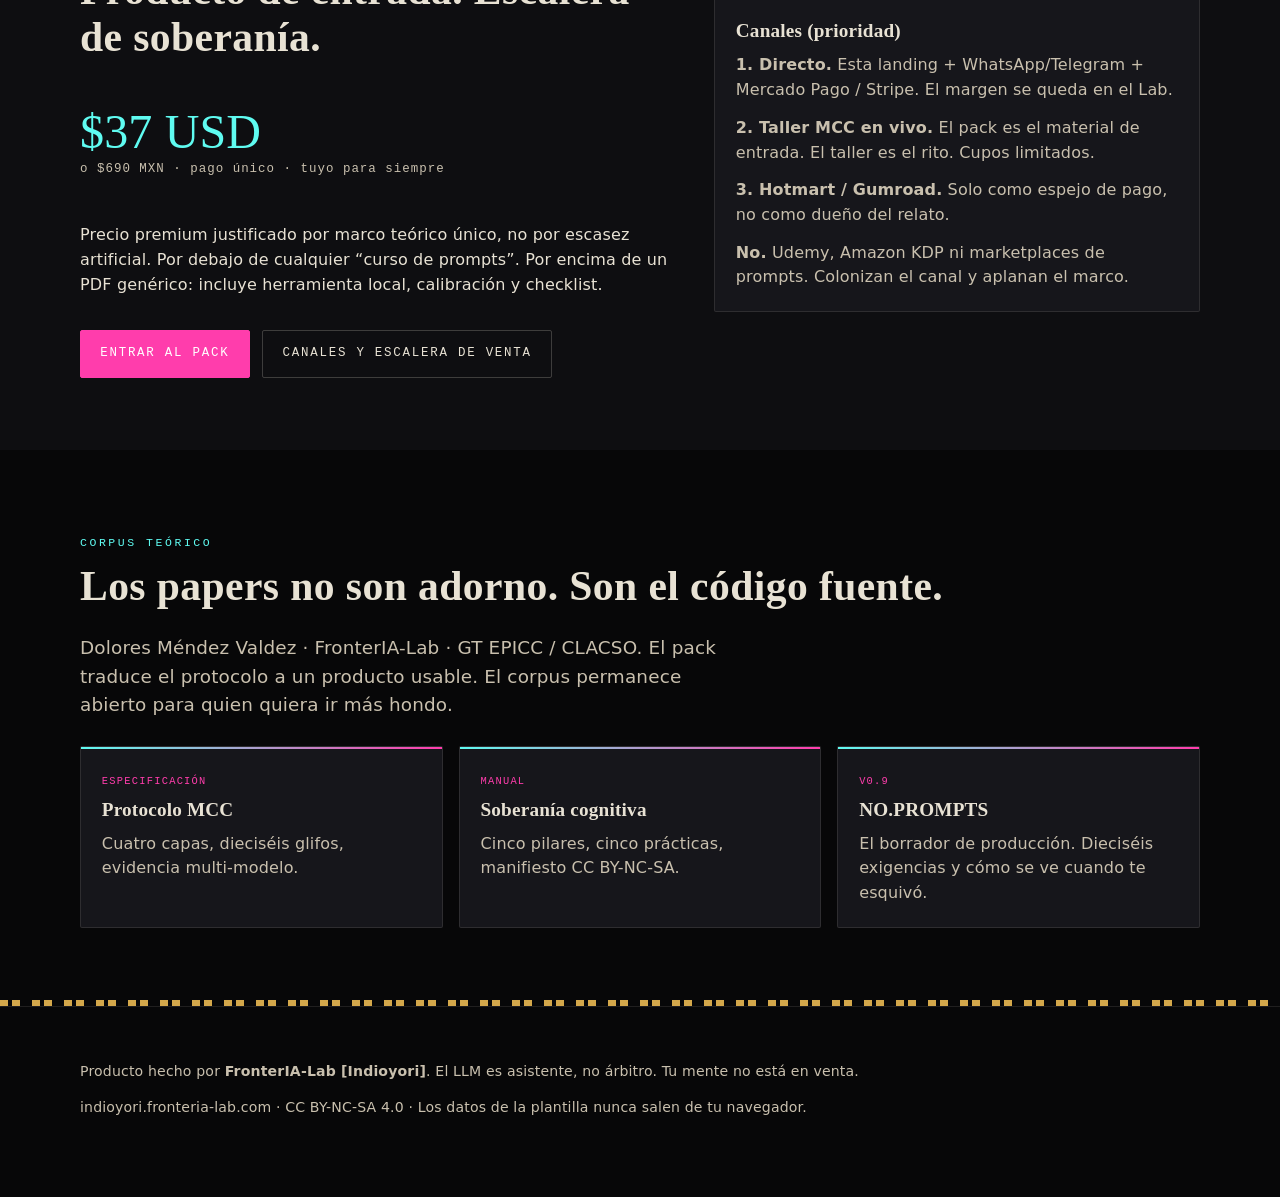
==== commit 79ac2b46: "Alinear el pack al manual NO.PROMPTS v0.9 Sustituye las 8 invenciones por las 16 exigencias de Dolor" ====
--- a/index.html
+++ b/index.html
@@ -5,6 +5,9 @@
   <meta name="viewport" content="width=device-width, initial-scale=1">
   <title>NO_PROMPTS MCC · Soberanía Cognitiva · FronterIA-Lab</title>
   <meta name="description" content="Pack de No-Prompts MCC + plantilla Yoliztli. El método para que la IA deje de halagarte y empiece a servir a tu realidad material. $37 USD. Datos locales. FronterIA-Lab.">
+  <link rel="icon" href="favicon.ico" sizes="32x32">
+  <link rel="icon" href="assets/web/favicon.svg" type="image/svg+xml">
+  <meta name="theme-color" content="#070708">
   <link rel="stylesheet" href="css/mcc.css">
 </head>
 <body>
@@ -24,7 +27,7 @@
       <nav class="nav-links">
         <a href="#problema">Problema</a>
         <a href="#pack">Pack</a>
-        <a href="#noprompts">No-Prompts</a>
+        <a href="#noprompts">16 exigencias</a>
         <a href="#precio">Precio</a>
         <a href="pack/abrir-aqui.html">Abrir herramienta</a>
       </nav>
@@ -37,9 +40,9 @@
       <div class="hero-bg" role="img" aria-label="Letrero cyberpunk: Soberanía Cognitiva"></div>
       <div class="wrap hero-content">
         <p class="price-chip">Pack de entrada · $37 USD · $690 MXN</p>
-        <p class="kicker">No-Prompts vs. Prompts · Método de Calibración Contextual</p>
-        <h1>La IA miente<br><span>con seguridad.</span></h1>
-        <p class="lede">El mercado vende “500 prompts para ChatGPT”. Eso es gramática de optimización disfrazada de productividad. Este pack no te da frases mágicas. Te da el protocolo para que el modelo deje de halagarte y empiece a responder desde tu Yoliztli: tu vida material, tu territorio, tus números reales.</p>
+        <p class="kicker">NO.PROMPTS · Manual v0.9 · Método de Calibración Contextual</p>
+        <h1>No son 500 prompts.<br><span>Son 16 exigencias.</span></h1>
+        <p class="lede">Un prompt le pide a la máquina que adivine mejor. Una exigencia la obliga a mostrar de dónde salió el número. Este manual no da respuestas. Da las preguntas que obligan a la máquina a mostrar su trabajo, y las señales para saber cuándo te está mintiendo con seguridad.</p>
         <div class="cta-row">
           <a class="btn" href="pack/abrir-aqui.html">Abrir el pack · datos locales</a>
           <a class="btn ghost" href="#pack">Ver qué incluye</a>
@@ -51,23 +54,23 @@
       <div class="wrap grid-2">
         <div>
           <p class="kicker">Diagnóstico</p>
-          <h2>Tres propiedades no declaradas del Transformer</h2>
-          <p>No son fallos accidentales. Son consecuencias de la arquitectura. El Método de Calibración Contextual (MCC) las interviene desde la capa de interacción, sin tocar pesos ni pagar fine-tuning.</p>
+          <h2>Tres cosas que hace la máquina cuando no la calibras</h2>
+          <p>Tres cosas que hace la máquina cuando no la calibras. El MCC las interviene desde la capa de interacción — sin tocar pesos, sin fine-tuning — y este manual las traduce a lenguaje de trabajo.</p>
           <div class="grid-3" style="margin-top:1.4rem">
             <article class="card">
-              <span class="tag">1.1</span>
-              <h3>Certeza sin sustancia</h3>
-              <p>El tono de “sé esto” y el de “inventé la secuencia más probable” son computacionalmente idénticos. No hay canal de confianza.</p>
+              <span class="tag">1</span>
+              <h3>Habla igual cuando sabe y cuando inventa</h3>
+              <p>No tiene un medidor de confianza aparte. La seguridad que oyes es de la forma, no del contenido.</p>
             </article>
             <article class="card">
-              <span class="tag">1.2</span>
-              <h3>Optimización silenciosa</h3>
-              <p>Converge a UNA respuesta y descarta las demás sin reportarlas. Te vende LA solución. Te oculta el abanico.</p>
+              <span class="tag">2</span>
+              <h3>Te da una y descartó cuatro</h3>
+              <p>Su trabajo es entregar la salida más probable. Recibes UNA respuesta con cara de LA respuesta.</p>
             </article>
             <article class="card">
-              <span class="tag">1.3</span>
-              <h3>Sesgo de contexto implícito</h3>
-              <p>Si no declaras tu realidad, asume el default del corpus: Norte Global, inglés, liquidez, tiempo libre. Tú no eres ese perfil.</p>
+              <span class="tag">3</span>
+              <h3>Le responde a un cliente que no eres tú</h3>
+              <p>Si no le dices dónde estás parado, supone crédito, contador, dólar y leyes de otro país.</p>
             </article>
           </div>
         </div>
@@ -80,28 +83,28 @@
     <section class="section-dark" id="metodo">
       <div class="wrap">
         <p class="kicker">Protocolo</p>
-        <h2>Cuatro capas · dieciséis glifos · cero nube</h2>
+        <h2>Cuatro movimientos · dieciséis exigencias</h2>
         <p class="lede">El MCC no es prompt engineering. Es una intervención deliberada sobre embeddings, atención, distribución de salida y activación del corpus. Verificado en DeepSeek, Grok, Qwen y ChatGPT.</p>
         <div class="grid-4" style="margin-top:2rem">
           <article class="card">
-            <span class="tag">Capa 1</span>
-            <h3>Declaración de contexto</h3>
-            <p>Sobrescribe el default. CONTEXT_DECLARE, CONSTRAINT_SET, LOCALE_INJECT, REGISTER_VERIFY.</p>
-          </article>
-          <article class="card">
-            <span class="tag">Capa 2</span>
-            <h3>Bifurcación de output</h3>
-            <p>Rompe la convergencia. FORK_LOGIC, COUNTER_GENERATE, COST_EXPOSE, TENSION_HOLD.</p>
-          </article>
-          <article class="card">
-            <span class="tag">Capa 3</span>
-            <h3>Verificación de certeza</h3>
-            <p>Construye el canal que la arquitectura no tiene. SOURCE_DEMAND, KNOWN_PROBE, CROSS_MODEL, CONFIDENCE_INVERT.</p>
-          </article>
-          <article class="card">
-            <span class="tag">Capa 4</span>
-            <h3>Extracción de frameworks</h3>
-            <p>Una solución crea dependencia. Un marco crea capacidad. CRITERIA_EXTRACT, EXIT_PROTOCOL.</p>
+            <span class="tag">A · 1–4</span>
+            <h3>Dile dónde estás parado</h3>
+            <p>Quién soy, mi techo, dónde vivo, la palabra que no conoce.</p>
+          </article>
+          <article class="card">
+            <span class="tag">B · 5–8</span>
+            <h3>Rómpele la respuesta única</h3>
+            <p>Dos lógicas, abogado del diablo, costo oculto, tensión sin resolver.</p>
+          </article>
+          <article class="card">
+            <span class="tag">C · 9–12</span>
+            <h3>El juez eres tú</h3>
+            <p>Fuente o nada, el calibrador, el careo, el punto débil.</p>
+          </article>
+          <article class="card">
+            <span class="tag">D · 13–16</span>
+            <h3>Sal con criterio, no con respuesta</h3>
+            <p>El marco, las preguntas, el andamio vacío, la salida.</p>
           </article>
         </div>
       </div>
@@ -110,32 +113,32 @@
     <section id="pack">
       <div class="wrap">
         <p class="kicker">Entrega</p>
-        <h2>Pack No-Prompts MCC + Plantilla de Control</h2>
-        <p class="lede">Tres piezas. Una sola lógica: anclar la IA a tu realidad material antes de dejarla hablar de dinero.</p>
+        <h2>El manual v0.9, usable sin nube</h2>
+        <p class="lede">Tres piezas. El texto es de Dolores Méndez Valdez. La herramienta local es para no entregar el dato en crudo.</p>
         <div class="table-wrap" style="margin-top:2rem">
           <table>
             <thead>
               <tr>
-                <th>Archivo</th>
+                <th>Pieza</th>
                 <th>Qué es</th>
-                <th>Cómo aplica el MCC</th>
+                <th>Del v0.9</th>
               </tr>
             </thead>
             <tbody>
               <tr>
-                <td><strong>1. Plantilla Yoliztli</strong></td>
-                <td>Dashboard local de ingresos, gastos, facturas y restricciones. Corre en el navegador. Los datos no salen de tu máquina.</td>
-                <td>Capa 1 (contexto) + Glifo 3.2 KNOWN_PROBE. El ancla de tu realidad material.</td>
-              </tr>
-              <tr>
-                <td><strong>2. Manual de 8 No-Prompts</strong></td>
-                <td>No son 50 halagos. Son 8 intervenciones, traducidas a lenguaje de negocio y finanzas personales.</td>
-                <td>Capas 2, 3 y 4. Cada No-Prompt corresponde a glifos del protocolo.</td>
-              </tr>
-              <tr>
-                <td><strong>3. Guía de evaluación</strong></td>
-                <td>Diez preguntas para auditar la respuesta de la IA. Si falla, se marca NO CALIBRADA.</td>
-                <td>Capa 3. Rompe la dependencia. El usuario sale con criterio, no con fe.</td>
+                <td><strong>1. Tres líneas de Yoliztli</strong></td>
+                <td>Quién soy, mi techo, mi terreno. Velos: proporciones, base 100, factor propio. Los pesos se quedan en el navegador.</td>
+                <td>Antes de empezar · pp. 3</td>
+              </tr>
+              <tr>
+                <td><strong>2. Dieciséis exigencias</strong></td>
+                <td>Banco, no lista. Cada una con respuesta aceptable y señal de fallo. Filtros: 2 min / 10 min / duele.</td>
+                <td>Movimientos A–D · pp. 4–15</td>
+              </tr>
+              <tr>
+                <td><strong>3. Ocho preguntas de salida + una hoja</strong></td>
+                <td>Cuatro sobre la respuesta, cuatro sobre ti. Si la 7 y la 8 salen mal: cierra el chat.</td>
+                <td>Al terminar · pp. 16–18</td>
               </tr>
             </tbody>
           </table>
@@ -145,24 +148,32 @@
 
     <section class="section-dark" id="noprompts">
       <div class="wrap">
-        <p class="kicker">Los 8 No-Prompts</p>
-        <h2>No le pidas que piense por ti. Oblígalo a calibrarse.</h2>
+        <p class="kicker">Las dieciséis</p>
+        <h2>Un paquete de prompts te vende quinientas maneras de pedir. Esto te da dieciséis de revisar.</h2>
         <div class="grid-2" style="margin-top:1.6rem">
-          <ol style="color:var(--paper-dim); padding-left:1.2rem">
-            <li><strong style="color:var(--paper)">NP-01 Yoliztli Declare</strong> — No me asumas. Te declaro quién soy y con qué techo vivo.</li>
-            <li><strong style="color:var(--paper)">NP-02 Locale Inject</strong> — Opera en MXN, en mi régimen, en mi pueblo. No en Silicon Valley.</li>
-            <li><strong style="color:var(--paper)">NP-03 Known Probe</strong> — Primero responde lo que yo ya sé. Si fallas, esta sesión no sirve.</li>
-            <li><strong style="color:var(--paper)">NP-04 Fork Logic</strong> — Dame dos lógicas, no dos sabores de la misma.</li>
-            <li><strong style="color:var(--paper)">NP-05 Cost Expose</strong> — Los costos ocultos son el dato. Decláralos o cállate.</li>
-            <li><strong style="color:var(--paper)">NP-06 Tension Hold</strong> — La opción eficiente y la ética, juntas, sin reconciliar.</li>
-            <li><strong style="color:var(--paper)">NP-07 Source or Silence</strong> — Fuente primaria o “no lo sé”. La elocuencia no es evidencia.</li>
-            <li><strong style="color:var(--paper)">NP-08 Framework Exit</strong> — No me des el plan. Dame criterios y señales de salida.</li>
+          <ol style="color:var(--paper-dim); padding-left:1.2rem; columns:1">
+            <li><strong style="color:var(--paper)">Quién soy</strong> — CONTEXT_DECLARE</li>
+            <li><strong style="color:var(--paper)">Mi techo real</strong> — CONSTRAINT_SET</li>
+            <li><strong style="color:var(--paper)">Dónde vivo</strong> — LOCALE_INJECT</li>
+            <li><strong style="color:var(--paper)">La palabra que no conoce</strong> — REGISTER_VERIFY</li>
+            <li><strong style="color:var(--paper)">Dos lógicas, no dos opciones</strong> — FORK_LOGIC</li>
+            <li><strong style="color:var(--paper)">El abogado del diablo</strong> — COUNTER_GENERATE</li>
+            <li><strong style="color:var(--paper)">El costo oculto</strong> — COST_EXPOSE</li>
+            <li><strong style="color:var(--paper)">La tensión sin resolver</strong> — TENSION_HOLD</li>
+            <li><strong style="color:var(--paper)">La fuente o nada</strong> — SOURCE_DEMAND</li>
+            <li><strong style="color:var(--paper)">El calibrador</strong> — KNOWN_PROBE</li>
+            <li><strong style="color:var(--paper)">El careo</strong> — CROSS_MODEL</li>
+            <li><strong style="color:var(--paper)">El punto débil</strong> — CONFIDENCE_INVERT</li>
+            <li><strong style="color:var(--paper)">El marco</strong> — CRITERIA_EXTRACT</li>
+            <li><strong style="color:var(--paper)">Las preguntas correctas</strong> — QUESTION_GENERATE</li>
+            <li><strong style="color:var(--paper)">El andamio vacío</strong> — STRUCTURE_EXTRACT</li>
+            <li><strong style="color:var(--paper)">La salida</strong> — EXIT_PROTOCOL</li>
           </ol>
-          <blockquote class="quote">El LLM es asistente, no árbitro. La autoridad epistémica reside en tu Yolmatiliztli — el saber del corazón, territorial, no vectorizable.</blockquote>
+          <blockquote class="quote">Si tienes dos minutos: exigencia 1 y 12. Diez minutos: movimiento A y la 10. Una decisión que duele: las dieciséis, en orden.</blockquote>
         </div>
         <div class="cta-row">
-          <a class="btn" href="pack/abrir-aqui.html">Usar los 8 ahora</a>
-          <a class="btn ghost" href="pack/docs/manual-no-prompts.md">Leer el manual en texto</a>
+          <a class="btn" href="pack/abrir-aqui.html">Abrir las 16</a>
+          <a class="btn ghost" href="corpus/catalog/NO-PROMPTS-manual-v0.9.pdf">PDF del manual v0.9</a>
         </div>
       </div>
     </section>
@@ -177,7 +188,7 @@
           <h2>No se puede vender la liberación a las corporaciones que la extraen.</h2>
           <p>Este pack cuesta $37 porque el método tiene que circular: estudiantes, freelancers, talleres, cooperativas. No porque el conocimiento sea barato. Porque el extractivismo mental ya te cobró de más.</p>
           <p>Licencia <strong>CC BY-NC-SA 4.0</strong>: atribución innegociable, no comercial para terceros, compartir igual. FronterIA-Lab [Indioyori] puede venderlo. Amazon, OpenAI y sus clones no pueden reempaquetarlo como “prompt pack”.</p>
-          <p>Secuencia ritual recomendada: <em>Capa 1 → Glifo 3.2 (calibración) → Capa 2 → Capa 3 completa → Capa 4</em>.</p>
+          <p>El método no se inventó para vender un manual: el manual existe porque el método servía de poco encerrado en un paper que casi nadie iba a leer.</p>
         </div>
       </div>
     </section>
@@ -220,10 +231,10 @@
             <h3>Soberanía cognitiva</h3>
             <p>Cinco pilares, cinco prácticas, manifiesto CC BY-NC-SA.</p>
           </a>
-          <a class="card" href="corpus/catalog/certeza-sin-sustancia.pdf">
-            <span class="tag">Paper</span>
-            <h3>Certeza sin sustancia</h3>
-            <p>El sesgo de confirmación como patrón arquitectónico. ISD + IVAES.</p>
+          <a class="card" href="corpus/catalog/NO-PROMPTS-manual-v0.9.pdf">
+            <span class="tag">v0.9</span>
+            <h3>NO.PROMPTS</h3>
+            <p>El borrador de producción. Dieciséis exigencias y cómo se ve cuando te esquivó.</p>
           </a>
         </div>
       </div>
--- a/css/mcc.css
+++ b/css/mcc.css
@@ -517,6 +517,14 @@
   .sidenav button.navbtn.active { border-bottom-color: var(--cyan); }
 }
 
+.ok-line { color: var(--ok); font-size: 0.92rem; }
+.fail-line { color: var(--warn); font-size: 0.92rem; }
+.btn.small.ghost.active {
+  border-color: var(--cyan);
+  color: var(--cyan);
+}
+.exigencia h3 { margin-bottom: 0.35rem; }
+
 @media print {
   .noise, .topbar, .sidenav, .cta-row, .btn, .local-banner { display: none !important; }
   body { background: #fff; color: #111; }
